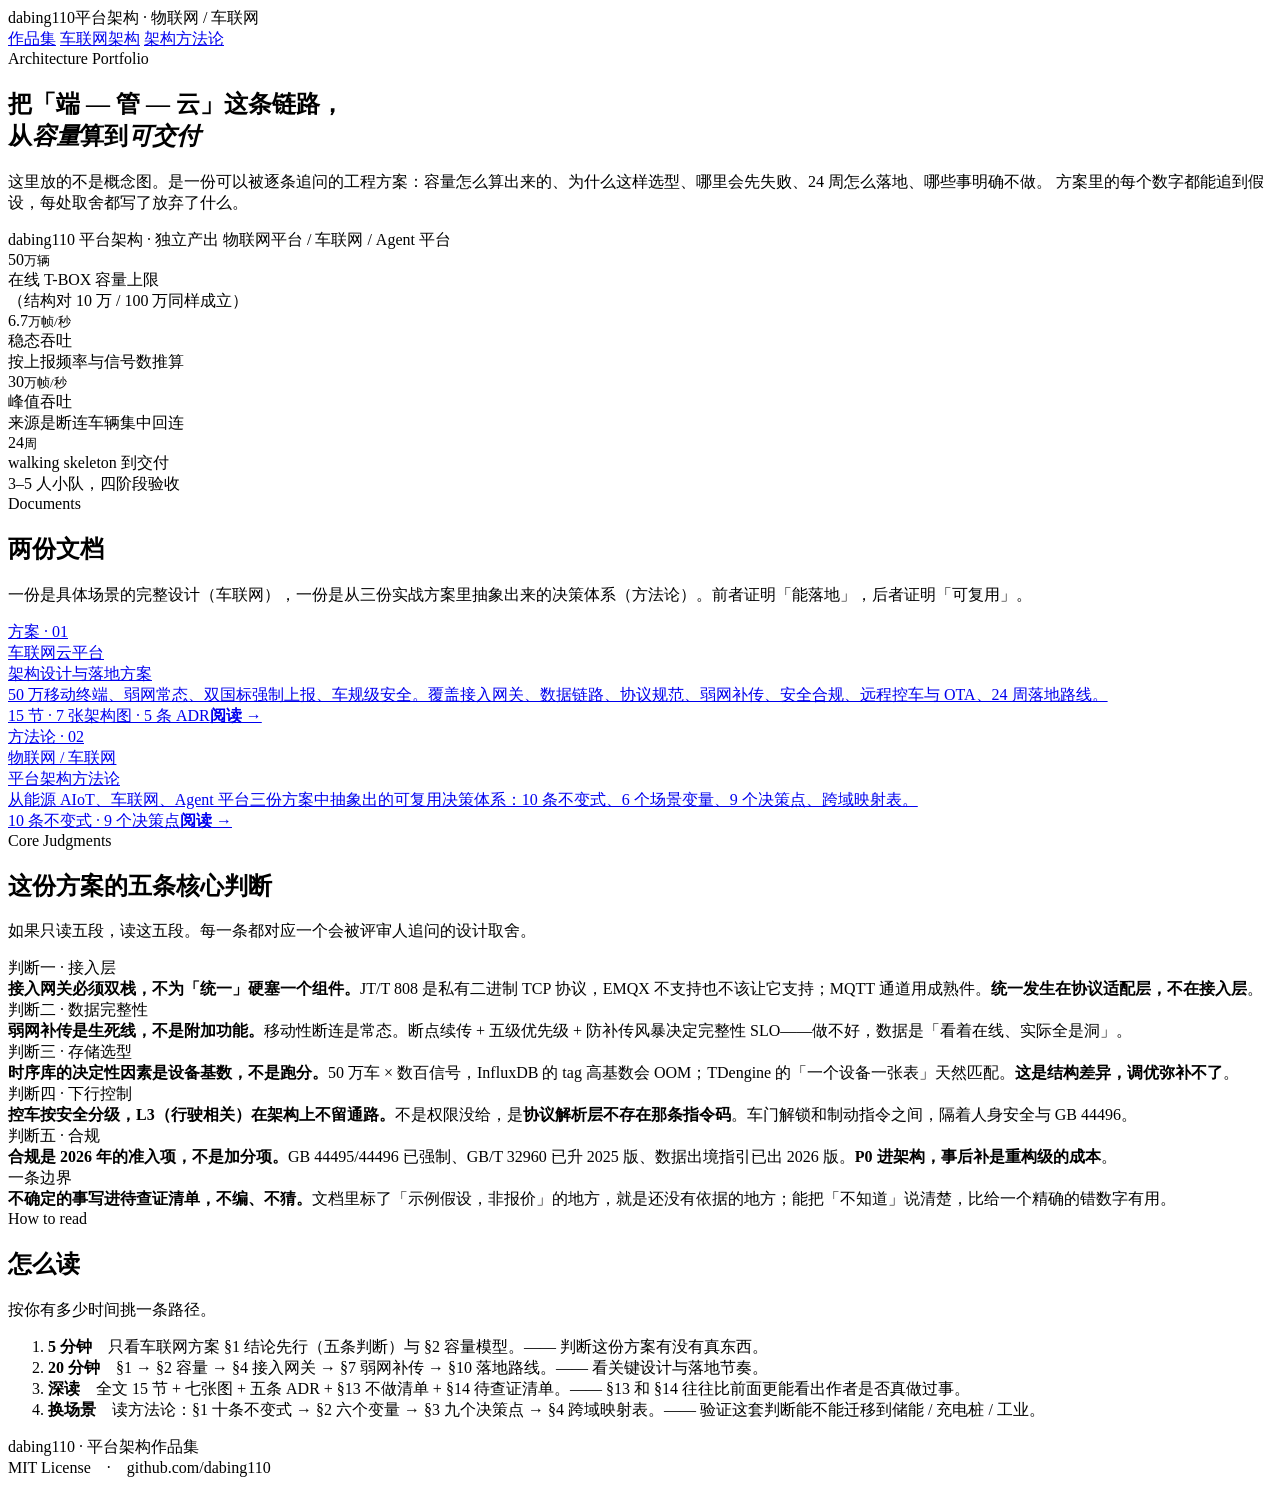
==== index.html @ 7bd7c2b0 "add index.html" ====
<!DOCTYPE html>
<html lang="zh-CN">
<head>
<meta charset="utf-8">
<meta name="viewport" content="width=device-width,initial-scale=1">
<title>dabing110 · 平台架构作品集（车联网 / 物联网）</title>
<meta name="description" content="车联网云平台架构设计与落地方案、物联网/车联网平台架构方法论。容量模型、双栈接入、弱网补传、安全合规、24 周落地路线。">
<link rel="stylesheet" href="style.css">
</head>
<body>

<header class="topbar">
  <div class="topbar-in">
    <div class="brand">dabing110<span>平台架构 · 物联网 / 车联网</span></div>
    <nav class="nav">
      <a href="index.html" class="on">作品集</a>
      <a href="vehicle.html">车联网架构</a>
      <a href="methodology.html">架构方法论</a>
    </nav>
  </div>
</header>

<div class="wrap">

  <section class="hero">
    <div class="eyebrow">Architecture Portfolio</div>
    <h1>把「端 — 管 — 云」这条链路，<br>从<em>容量</em>算到<em>可交付</em></h1>
    <p class="sub">
      这里放的不是概念图。是一份可以被逐条追问的工程方案：容量怎么算出来的、为什么这样选型、哪里会先失败、24 周怎么落地、哪些事明确不做。
      方案里的每个数字都能追到假设，每处取舍都写了放弃了什么。
    </p>
    <div class="who">
      <span>dabing110</span>
      <span>平台架构 · 独立产出</span>
      <span>物联网平台 / 车联网 / Agent 平台</span>
    </div>
  </section>

  <section class="stats">
    <div class="stat"><div class="n">50<small>万辆</small></div><div class="l">在线 T-BOX 容量上限<br>（结构对 10 万 / 100 万同样成立）</div></div>
    <div class="stat"><div class="n">6.7<small>万帧/秒</small></div><div class="l">稳态吞吐<br>按上报频率与信号数推算</div></div>
    <div class="stat"><div class="n">30<small>万帧/秒</small></div><div class="l">峰值吞吐<br>来源是断连车辆集中回连</div></div>
    <div class="stat"><div class="n">24<small>周</small></div><div class="l">walking skeleton 到交付<br>3–5 人小队，四阶段验收</div></div>
  </section>

  <section class="sec">
    <div class="sec-t">Documents</div>
    <h2>两份文档</h2>
    <p class="lead">一份是具体场景的完整设计（车联网），一份是从三份实战方案里抽象出来的决策体系（方法论）。前者证明「能落地」，后者证明「可复用」。</p>

    <div class="cards">
      <a class="card" href="vehicle.html">
        <div class="card-k">方案 · 01</div>
        <div class="card-t">车联网云平台<br>架构设计与落地方案</div>
        <div class="card-d">
          50 万移动终端、弱网常态、双国标强制上报、车规级安全。覆盖接入网关、数据链路、协议规范、弱网补传、安全合规、远程控车与 OTA、24 周落地路线。
        </div>
        <div class="card-m"><span>15 节 · 7 张架构图 · 5 条 ADR</span><b>阅读 →</b></div>
      </a>

      <a class="card" href="methodology.html">
        <div class="card-k">方法论 · 02</div>
        <div class="card-t">物联网 / 车联网<br>平台架构方法论</div>
        <div class="card-d">
          从能源 AIoT、车联网、Agent 平台三份方案中抽象出的可复用决策体系：10 条不变式、6 个场景变量、9 个决策点、跨域映射表。
        </div>
        <div class="card-m"><span>10 条不变式 · 9 个决策点</span><b>阅读 →</b></div>
      </a>
    </div>
  </section>

  <section class="sec">
    <div class="sec-t">Core Judgments</div>
    <h2>这份方案的五条核心判断</h2>
    <p class="lead">如果只读五段，读这五段。每一条都对应一个会被评审人追问的设计取舍。</p>

    <div class="judges">
      <div class="judge">
        <div class="k">判断一 · 接入层</div>
        <div class="v"><b>接入网关必须双栈，不为「统一」硬塞一个组件。</b>JT/T 808 是私有二进制 TCP 协议，EMQX 不支持也不该让它支持；MQTT 通道用成熟件。<b>统一发生在协议适配层，不在接入层</b>。</div>
      </div>
      <div class="judge">
        <div class="k">判断二 · 数据完整性</div>
        <div class="v"><b>弱网补传是生死线，不是附加功能。</b>移动性断连是常态。断点续传 + 五级优先级 + 防补传风暴决定完整性 SLO——做不好，数据是「看着在线、实际全是洞」。</div>
      </div>
      <div class="judge">
        <div class="k">判断三 · 存储选型</div>
        <div class="v"><b>时序库的决定性因素是设备基数，不是跑分。</b>50 万车 × 数百信号，InfluxDB 的 tag 高基数会 OOM；TDengine 的「一个设备一张表」天然匹配。<b>这是结构差异，调优弥补不了</b>。</div>
      </div>
      <div class="judge">
        <div class="k">判断四 · 下行控制</div>
        <div class="v"><b>控车按安全分级，L3（行驶相关）在架构上不留通路。</b>不是权限没给，是<b>协议解析层不存在那条指令码</b>。车门解锁和制动指令之间，隔着人身安全与 GB 44496。</div>
      </div>
      <div class="judge">
        <div class="k">判断五 · 合规</div>
        <div class="v"><b>合规是 2026 年的准入项，不是加分项。</b>GB 44495/44496 已强制、GB/T 32960 已升 2025 版、数据出境指引已出 2026 版。<b>P0 进架构，事后补是重构级的成本</b>。</div>
      </div>
      <div class="judge">
        <div class="k">一条边界</div>
        <div class="v"><b>不确定的事写进待查证清单，不编、不猜。</b>文档里标了「示例假设，非报价」的地方，就是还没有依据的地方；能把「不知道」说清楚，比给一个精确的错数字有用。</div>
      </div>
    </div>
  </section>

  <section class="sec">
    <div class="sec-t">How to read</div>
    <h2>怎么读</h2>
    <p class="lead">按你有多少时间挑一条路径。</p>
    <ol class="path">
      <li><b>5 分钟</b>　只看车联网方案 §1 结论先行（五条判断）与 §2 容量模型。<span>—— 判断这份方案有没有真东西。</span></li>
      <li><b>20 分钟</b>　§1 → §2 容量 → §4 接入网关 → §7 弱网补传 → §10 落地路线。<span>—— 看关键设计与落地节奏。</span></li>
      <li><b>深读</b>　全文 15 节 + 七张图 + 五条 ADR + §13 不做清单 + §14 待查证清单。<span>—— §13 和 §14 往往比前面更能看出作者是否真做过事。</span></li>
      <li><b>换场景</b>　读方法论：§1 十条不变式 → §2 六个变量 → §3 九个决策点 → §4 跨域映射表。<span>—— 验证这套判断能不能迁移到储能 / 充电桩 / 工业。</span></li>
    </ol>
  </section>

  <footer class="foot">
    <div class="r">
      <div>dabing110 · 平台架构作品集</div>
      <div>MIT License　·　github.com/dabing110</div>
    </div>
  </footer>

</div>
</body>
</html>
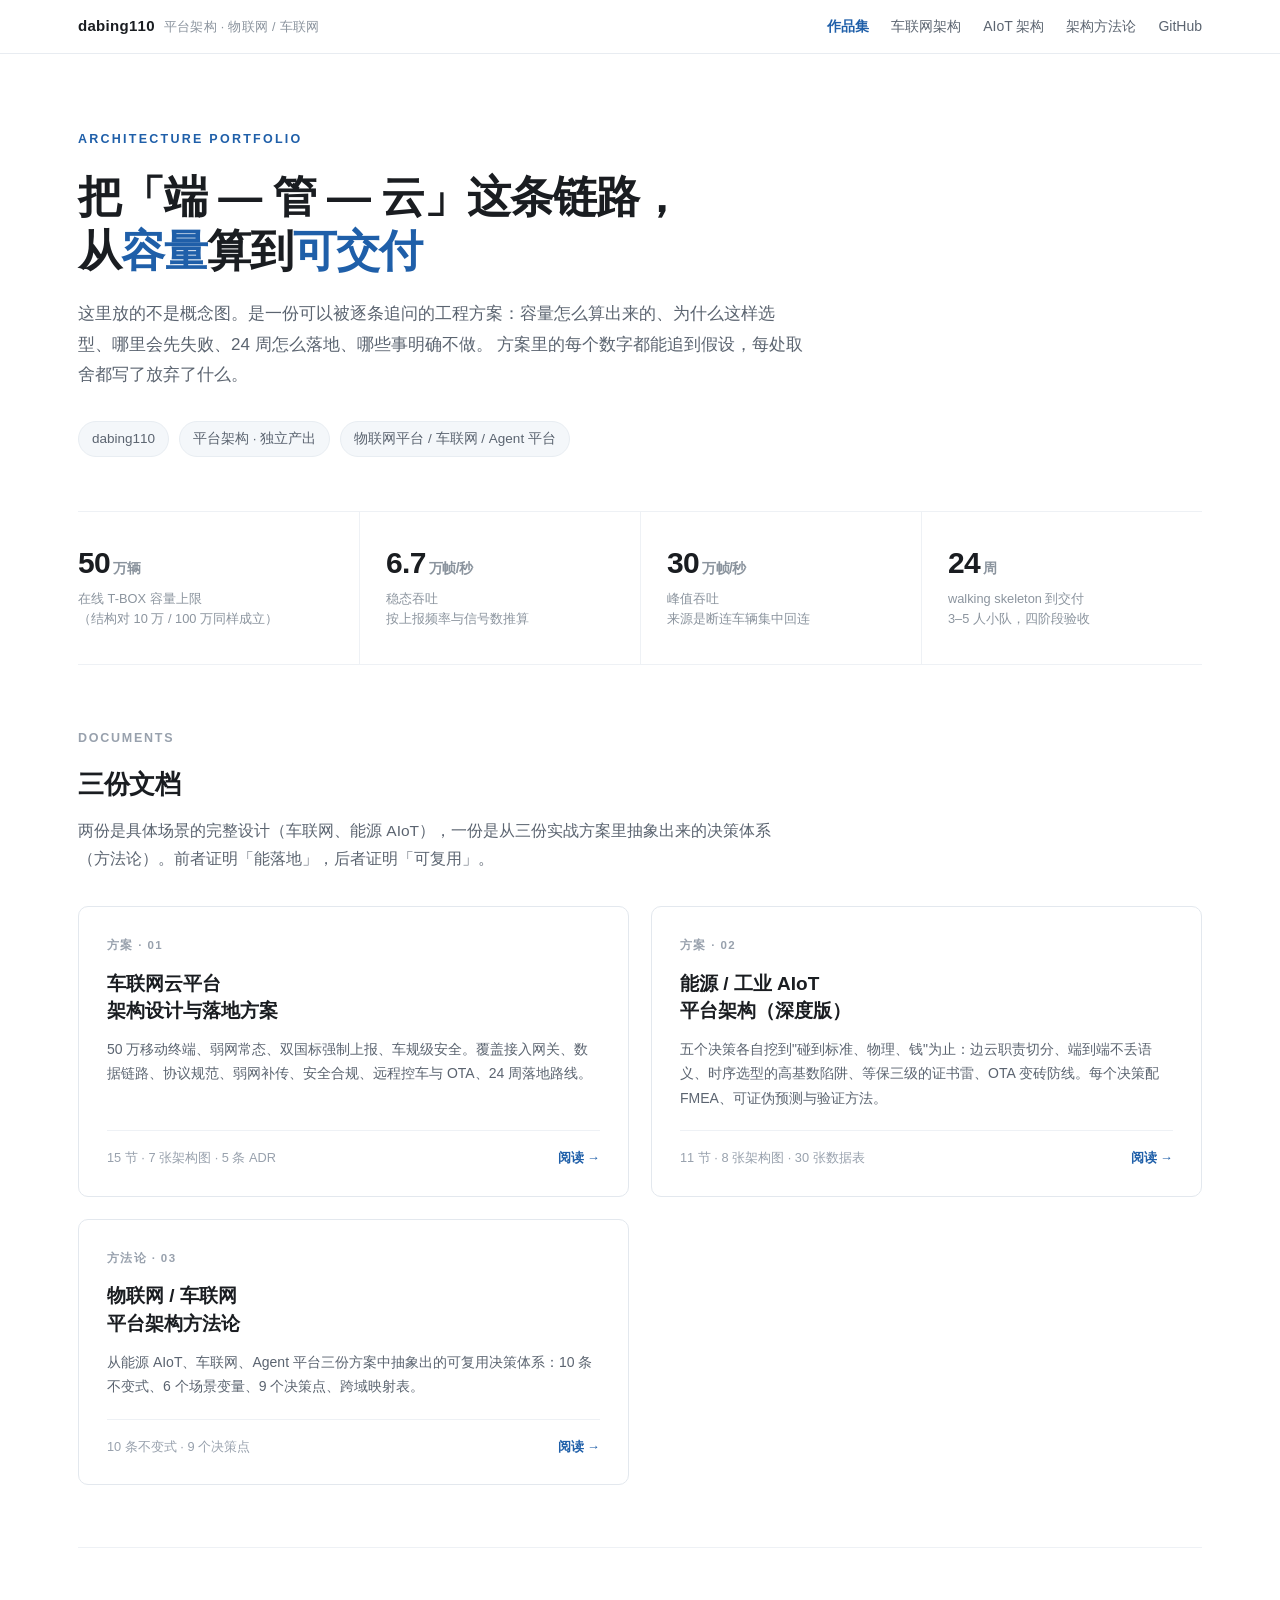
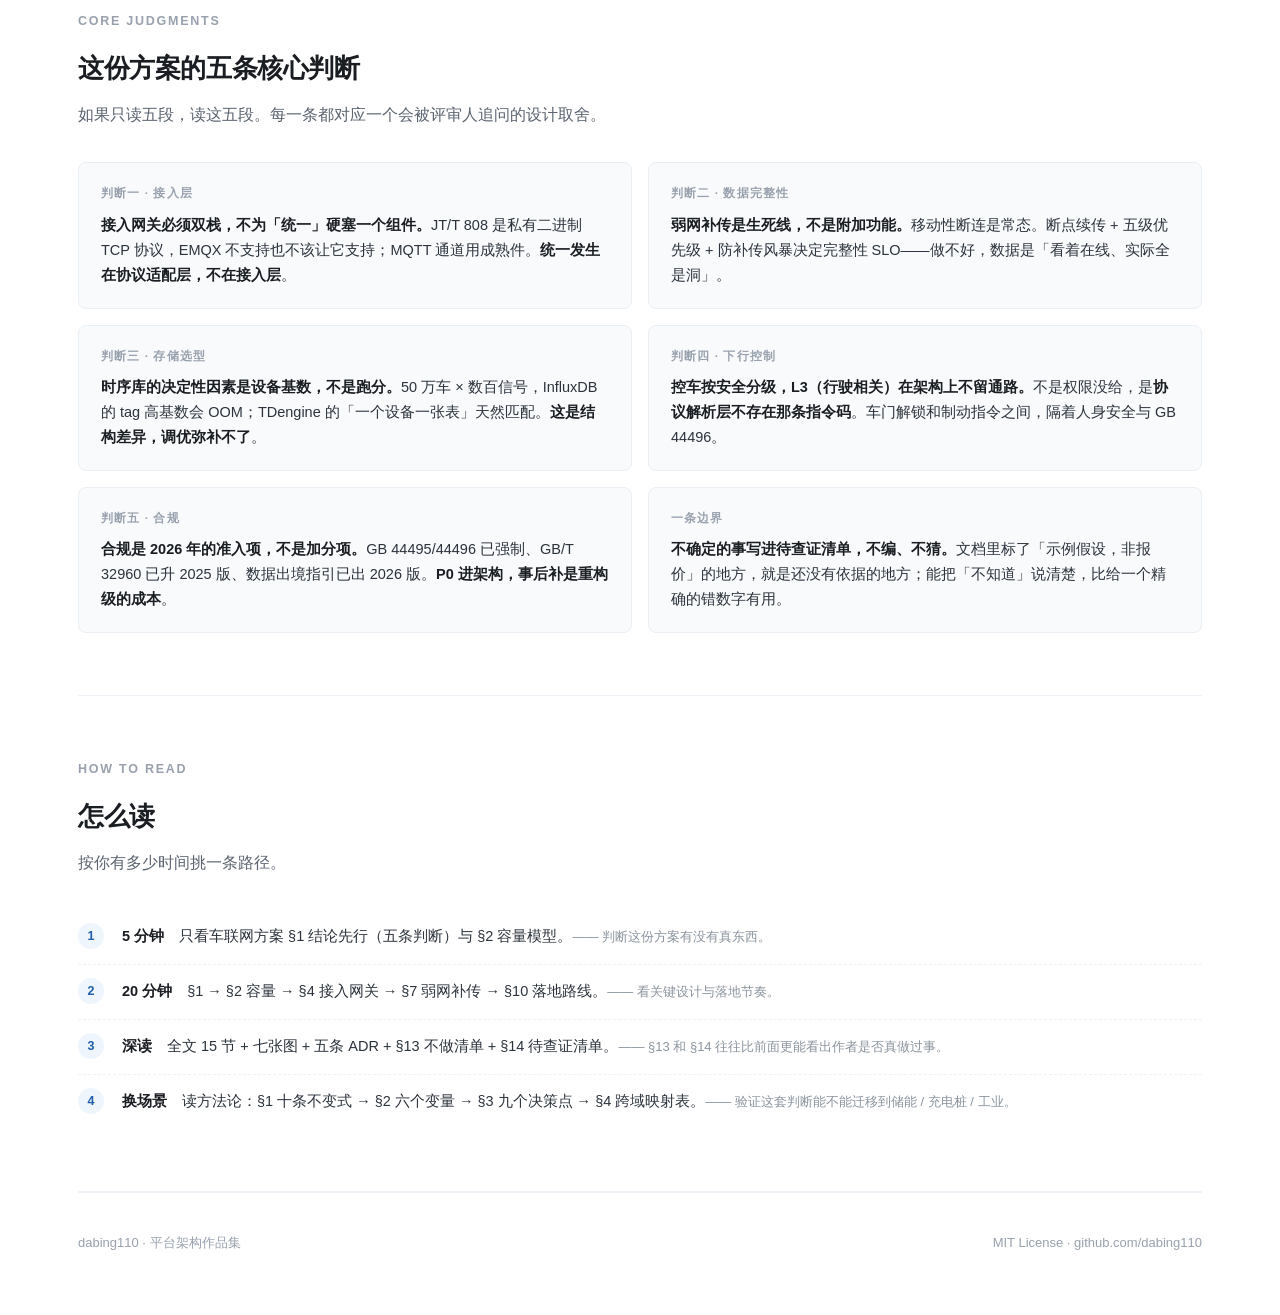
==== commit f94348ad: "update index.html" ====
--- a/index.html
+++ b/index.html
@@ -15,7 +15,9 @@
     <nav class="nav">
       <a href="index.html" class="on">作品集</a>
       <a href="vehicle.html">车联网架构</a>
+      <a href="aiot.html">AIoT 架构</a>
       <a href="methodology.html">架构方法论</a>
+      <a href="https://github.com/dabing110" target="_blank" rel="noopener">GitHub</a>
     </nav>
   </div>
 </header>
@@ -45,8 +47,8 @@
 
   <section class="sec">
     <div class="sec-t">Documents</div>
-    <h2>两份文档</h2>
-    <p class="lead">一份是具体场景的完整设计（车联网），一份是从三份实战方案里抽象出来的决策体系（方法论）。前者证明「能落地」，后者证明「可复用」。</p>
+    <h2>三份文档</h2>
+    <p class="lead">两份是具体场景的完整设计（车联网、能源 AIoT），一份是从三份实战方案里抽象出来的决策体系（方法论）。前者证明「能落地」，后者证明「可复用」。</p>
 
     <div class="cards">
       <a class="card" href="vehicle.html">
@@ -58,8 +60,17 @@
         <div class="card-m"><span>15 节 · 7 张架构图 · 5 条 ADR</span><b>阅读 →</b></div>
       </a>
 
+      <a class="card" href="aiot.html">
+        <div class="card-k">方案 · 02</div>
+        <div class="card-t">能源 / 工业 AIoT<br>平台架构（深度版）</div>
+        <div class="card-d">
+          五个决策各自挖到"碰到标准、物理、钱"为止：边云职责切分、端到端不丢语义、时序选型的高基数陷阱、等保三级的证书雷、OTA 变砖防线。每个决策配 FMEA、可证伪预测与验证方法。
+        </div>
+        <div class="card-m"><span>11 节 · 8 张架构图 · 30 张数据表</span><b>阅读 →</b></div>
+      </a>
+
       <a class="card" href="methodology.html">
-        <div class="card-k">方法论 · 02</div>
+        <div class="card-k">方法论 · 03</div>
         <div class="card-t">物联网 / 车联网<br>平台架构方法论</div>
         <div class="card-d">
           从能源 AIoT、车联网、Agent 平台三份方案中抽象出的可复用决策体系：10 条不变式、6 个场景变量、9 个决策点、跨域映射表。
@@ -117,7 +128,7 @@
   <footer class="foot">
     <div class="r">
       <div>dabing110 · 平台架构作品集</div>
-      <div>MIT License　·　github.com/dabing110</div>
+      <div>MIT License · github.com/dabing110</div>
     </div>
   </footer>
 
--- a/style.css
+++ b/style.css
@@ -0,0 +1,206 @@
+/* ============ 基础 ============ */
+*{box-sizing:border-box;margin:0;padding:0}
+html{-webkit-text-size-adjust:100%;scroll-behavior:smooth}
+body{
+  font-family:"PingFang SC","Microsoft YaHei","Hiragino Sans GB","Source Han Sans SC",-apple-system,BlinkMacSystemFont,"Segoe UI",Roboto,sans-serif;
+  color:#1a1d21;background:#fff;line-height:1.78;font-size:16px;
+  -webkit-font-smoothing:antialiased;
+}
+a{color:#1F5FA9;text-decoration:none}
+a:hover{text-decoration:underline}
+img{max-width:100%;height:auto;display:block}
+
+/* ============ 顶栏 ============ */
+.topbar{
+  position:sticky;top:0;z-index:50;background:rgba(255,255,255,.92);
+  backdrop-filter:saturate(180%) blur(12px);border-bottom:1px solid #e8ecf1;
+}
+.topbar-in{max-width:1180px;margin:0 auto;padding:13px 28px;display:flex;align-items:center;gap:26px}
+.brand{font-weight:700;font-size:15px;letter-spacing:.02em;color:#1a1d21;white-space:nowrap}
+.brand span{color:#8b949e;font-weight:400;margin-left:9px;font-size:12.5px}
+.nav{margin-left:auto;display:flex;gap:22px;font-size:14px}
+.nav a{color:#5b6470}
+.nav a:hover{color:#1F5FA9;text-decoration:none}
+.nav a.on{color:#1F5FA9;font-weight:600}
+
+/* ============ 布局 ============ */
+.wrap{max-width:1180px;margin:0 auto;padding:0 28px}
+.layout{display:grid;grid-template-columns:212px minmax(0,1fr);gap:54px;max-width:1180px;margin:0 auto;padding:38px 28px 90px}
+
+/* ============ 侧边目录 ============ */
+.side{position:sticky;top:74px;align-self:start;max-height:calc(100vh - 100px);overflow:auto;font-size:13.5px;padding-right:6px}
+.side::-webkit-scrollbar{width:4px}
+.side::-webkit-scrollbar-thumb{background:#dfe4ea;border-radius:2px}
+.side-t{font-size:11.5px;letter-spacing:.12em;color:#98a1ad;font-weight:600;margin-bottom:12px;text-transform:uppercase}
+.side ul{list-style:none}
+.side li{margin:0}
+.side li a{display:block;padding:5px 10px 5px 11px;color:#5b6470;border-left:2px solid #eef1f5;line-height:1.5}
+.side li a:hover{color:#1F5FA9;background:#f7fafd;text-decoration:none;border-left-color:#cfdcea}
+.side li a.on{color:#1F5FA9;font-weight:600;border-left-color:#1F5FA9;background:#f4f9fe}
+.side li.lv3 a{padding-left:22px;font-size:12.8px;color:#6d7681}
+.side-foot{margin-top:26px;padding-top:16px;border-top:1px solid #eef1f5;font-size:12.5px;color:#98a1ad;line-height:1.9}
+.side-foot a{color:#5b6470}
+
+/* ============ 正文 ============ */
+.doc{min-width:0;max-width:820px}
+.doc-meta{font-size:13px;color:#8b949e;padding-bottom:22px;margin-bottom:34px;border-bottom:1px solid #eef1f5}
+.doc-meta b{color:#5b6470;font-weight:600}
+.doc h1{font-size:30px;line-height:1.35;letter-spacing:-.01em;font-weight:700;margin:0 0 18px}
+.doc h2{
+  font-size:21px;line-height:1.45;font-weight:700;margin:56px 0 18px;padding-top:26px;
+  border-top:1px solid #eef1f5;letter-spacing:-.005em;scroll-margin-top:80px;
+}
+.doc h2:first-of-type{border-top:none;padding-top:0;margin-top:8px}
+.doc h3{font-size:16.5px;font-weight:700;margin:32px 0 12px;color:#243040;scroll-margin-top:80px}
+.doc h4{font-size:15px;font-weight:700;margin:24px 0 10px;color:#33404f}
+.doc p{margin:13px 0;color:#2c333c}
+.doc ul,.doc ol{margin:13px 0 13px 22px}
+.doc li{margin:6px 0;color:#2c333c}
+.doc li>p{margin:4px 0}
+.doc strong{font-weight:600;color:#111418}
+.doc em{font-style:normal;color:#1F5FA9}
+.doc hr{display:none}
+.doc blockquote{
+  margin:22px 0;padding:15px 20px;background:#f7fafd;border-left:3px solid #1F5FA9;
+  border-radius:0 6px 6px 0;color:#2c333c;font-size:15px;
+}
+.doc blockquote p{margin:6px 0}
+.doc code{
+  font-family:"JetBrains Mono","Cascadia Code",Consolas,Menlo,monospace;font-size:.87em;
+  background:#f2f5f8;padding:1.5px 5px;border-radius:4px;color:#b03060;
+  border:1px solid #e8edf2;
+}
+.doc pre{
+  background:#f8fafc;border:1px solid #e8edf2;border-radius:8px;padding:16px 18px;
+  overflow:auto;margin:18px 0;font-size:13px;line-height:1.65;
+}
+.doc pre code{background:none;border:none;padding:0;color:#243040;font-size:13px}
+
+/* 表格 */
+.doc table{
+  width:100%;border-collapse:collapse;margin:20px 0;font-size:14px;line-height:1.65;
+  border:1px solid #e3e8ee;border-radius:6px;overflow:hidden;
+}
+.doc thead th{background:#f6f8fa;font-weight:600;text-align:left;color:#3c4756;white-space:nowrap}
+.doc th,.doc td{padding:10px 13px;border-bottom:1px solid #edf0f4;vertical-align:top}
+.doc tbody tr:last-child td{border-bottom:none}
+.doc tbody tr:hover{background:#fbfcfd}
+.table-scroll{overflow-x:auto;margin:20px 0;-webkit-overflow-scrolling:touch}
+.table-scroll table{margin:0;min-width:520px}
+
+/* 图 */
+figure{margin:32px 0 34px;padding:0}
+figure img{
+  width:100%;border:1px solid #e6ebf1;border-radius:8px;cursor:zoom-in;
+  background:#fff;transition:box-shadow .18s ease;
+}
+figure img:hover{box-shadow:0 6px 22px rgba(20,40,70,.10)}
+figcaption{
+  margin-top:11px;font-size:12.8px;color:#8b949e;line-height:1.7;
+  padding-left:11px;border-left:2px solid #dbe4ee;
+}
+figcaption b{color:#5b6470;font-weight:600}
+
+/* 图片放大层 */
+.lb{
+  position:fixed;inset:0;background:rgba(12,16,22,.9);z-index:200;display:none;
+  align-items:center;justify-content:center;padding:32px;cursor:zoom-out;
+}
+.lb.on{display:flex}
+.lb img{max-width:100%;max-height:100%;border-radius:6px;box-shadow:0 20px 60px rgba(0,0,0,.5)}
+
+/* ============ 首页 ============ */
+.hero{padding:74px 0 54px;border-bottom:1px solid #eef1f5}
+.hero .eyebrow{font-size:12.5px;letter-spacing:.18em;color:#1F5FA9;font-weight:600;margin-bottom:20px;text-transform:uppercase}
+.hero h1{font-size:44px;line-height:1.22;letter-spacing:-.022em;font-weight:700;max-width:860px}
+.hero h1 em{font-style:normal;color:#1F5FA9}
+.hero .sub{margin-top:22px;font-size:17px;color:#5b6470;max-width:730px;line-height:1.8}
+.hero .who{margin-top:30px;display:flex;flex-wrap:wrap;gap:10px;font-size:13.5px;color:#5b6470}
+.hero .who span{background:#f4f7fa;border:1px solid #e8edf2;padding:5px 13px;border-radius:100px}
+
+.stats{display:grid;grid-template-columns:repeat(4,1fr);gap:0;border-bottom:1px solid #eef1f5}
+.stat{padding:34px 26px 34px 0}
+.stat:not(:first-child){padding-left:26px;border-left:1px solid #eef1f5}
+.stat .n{font-size:30px;font-weight:700;letter-spacing:-.02em;color:#1a1d21;line-height:1.15}
+.stat .n small{font-size:14px;font-weight:600;color:#8b949e;margin-left:3px}
+.stat .l{font-size:12.8px;color:#8b949e;margin-top:8px;line-height:1.6}
+
+.sec{padding:62px 0;border-bottom:1px solid #eef1f5}
+.sec-t{font-size:12.5px;letter-spacing:.14em;color:#98a1ad;font-weight:600;margin-bottom:12px;text-transform:uppercase}
+.sec h2{font-size:26px;font-weight:700;letter-spacing:-.015em;margin-bottom:10px}
+.sec .lead{color:#5b6470;font-size:15.5px;max-width:720px;margin-bottom:34px}
+
+.cards{display:grid;grid-template-columns:1fr 1fr;gap:22px}
+.card{
+  border:1px solid #e3e8ee;border-radius:10px;padding:28px 28px 26px;background:#fff;
+  transition:border-color .2s,box-shadow .2s,transform .2s;display:flex;flex-direction:column;
+}
+.card:hover{border-color:#c6d6e6;box-shadow:0 10px 34px rgba(20,50,90,.08);transform:translateY(-2px);text-decoration:none}
+.card:hover .card-t{color:#1F5FA9}
+.card-k{font-size:11.5px;letter-spacing:.12em;color:#98a1ad;font-weight:600;margin-bottom:14px}
+.card-t{font-size:19px;font-weight:700;line-height:1.45;margin-bottom:12px;color:#1a1d21;transition:color .2s}
+.card-d{font-size:14px;color:#5b6470;line-height:1.75;flex:1}
+.card-m{margin-top:20px;padding-top:16px;border-top:1px solid #eef1f5;font-size:12.8px;color:#98a1ad;display:flex;justify-content:space-between;align-items:center}
+.card-m b{color:#1F5FA9;font-weight:600}
+
+.judges{display:grid;grid-template-columns:1fr 1fr;gap:16px;margin-top:8px}
+.judge{background:#f8fafc;border:1px solid #eaeff4;border-radius:8px;padding:20px 22px}
+.judge .k{font-size:11.5px;letter-spacing:.1em;color:#98a1ad;font-weight:600;margin-bottom:9px}
+.judge .v{font-size:14.5px;color:#2c333c;line-height:1.72}
+.judge .v b{color:#1a1d21;font-weight:600}
+
+.path{list-style:none;counter-reset:p}
+.path li{counter-increment:p;position:relative;padding:14px 0 14px 44px;border-bottom:1px dashed #eef1f5;font-size:14.5px;color:#2c333c}
+.path li:last-child{border-bottom:none}
+.path li::before{
+  content:counter(p);position:absolute;left:0;top:13px;width:26px;height:26px;border-radius:50%;
+  background:#eef5fc;color:#1F5FA9;font-size:12.5px;font-weight:700;display:flex;align-items:center;justify-content:center;
+}
+.path li b{font-weight:600;color:#1a1d21}
+.path li span{color:#8b949e;font-size:13px}
+
+.foot{border-top:1px solid #eef1f5;padding:38px 0 60px;font-size:13px;color:#98a1ad;line-height:1.9}
+.foot .r{display:flex;justify-content:space-between;flex-wrap:wrap;gap:12px}
+
+/* ============ 响应式 ============ */
+@media (max-width:960px){
+  .layout{grid-template-columns:1fr;gap:0;padding:24px 20px 70px}
+  .side{position:static;max-height:none;overflow:visible;margin-bottom:30px;padding:16px 18px;background:#f8fafc;border:1px solid #eef1f5;border-radius:8px}
+  .side ul{columns:2;column-gap:14px}
+  .side li a{padding:4px 8px;border-left:none;border-radius:4px}
+  .side li a.on{border-left:none}
+  .side li.lv3{display:none}
+  .side-foot{display:none}
+  .doc{max-width:none}
+  .hero{padding:52px 0 40px}
+  .hero h1{font-size:31px}
+  .stats{grid-template-columns:1fr 1fr}
+  .stat{padding:24px 18px 24px 0}
+  .stat:nth-child(3){border-left:none;padding-left:0}
+  .stat:nth-child(3),.stat:nth-child(4){border-top:1px solid #eef1f5}
+  .cards,.judges{grid-template-columns:1fr}
+  .sec h2{font-size:22px}
+  .doc h1{font-size:24px}
+  .doc h2{font-size:19px;margin-top:44px}
+  .doc table{font-size:13px}
+  .nav{gap:14px;font-size:13px}
+  .brand span{display:none}
+}
+@media (max-width:560px){
+  .doc{font-size:15.5px}
+  .wrap,.layout{padding-left:16px;padding-right:16px}
+  .topbar-in{padding:11px 16px}
+  .hero h1{font-size:27px}
+  .hero .sub{font-size:15.5px}
+  .stat .n{font-size:24px}
+}
+
+/* 打印 */
+@media print{
+  .topbar,.side,.lb{display:none!important}
+  .layout{display:block;padding:0;max-width:none}
+  .doc{max-width:none}
+  body{font-size:10.5pt}
+  figure{page-break-inside:avoid}
+  .doc h2{page-break-after:avoid}
+}
